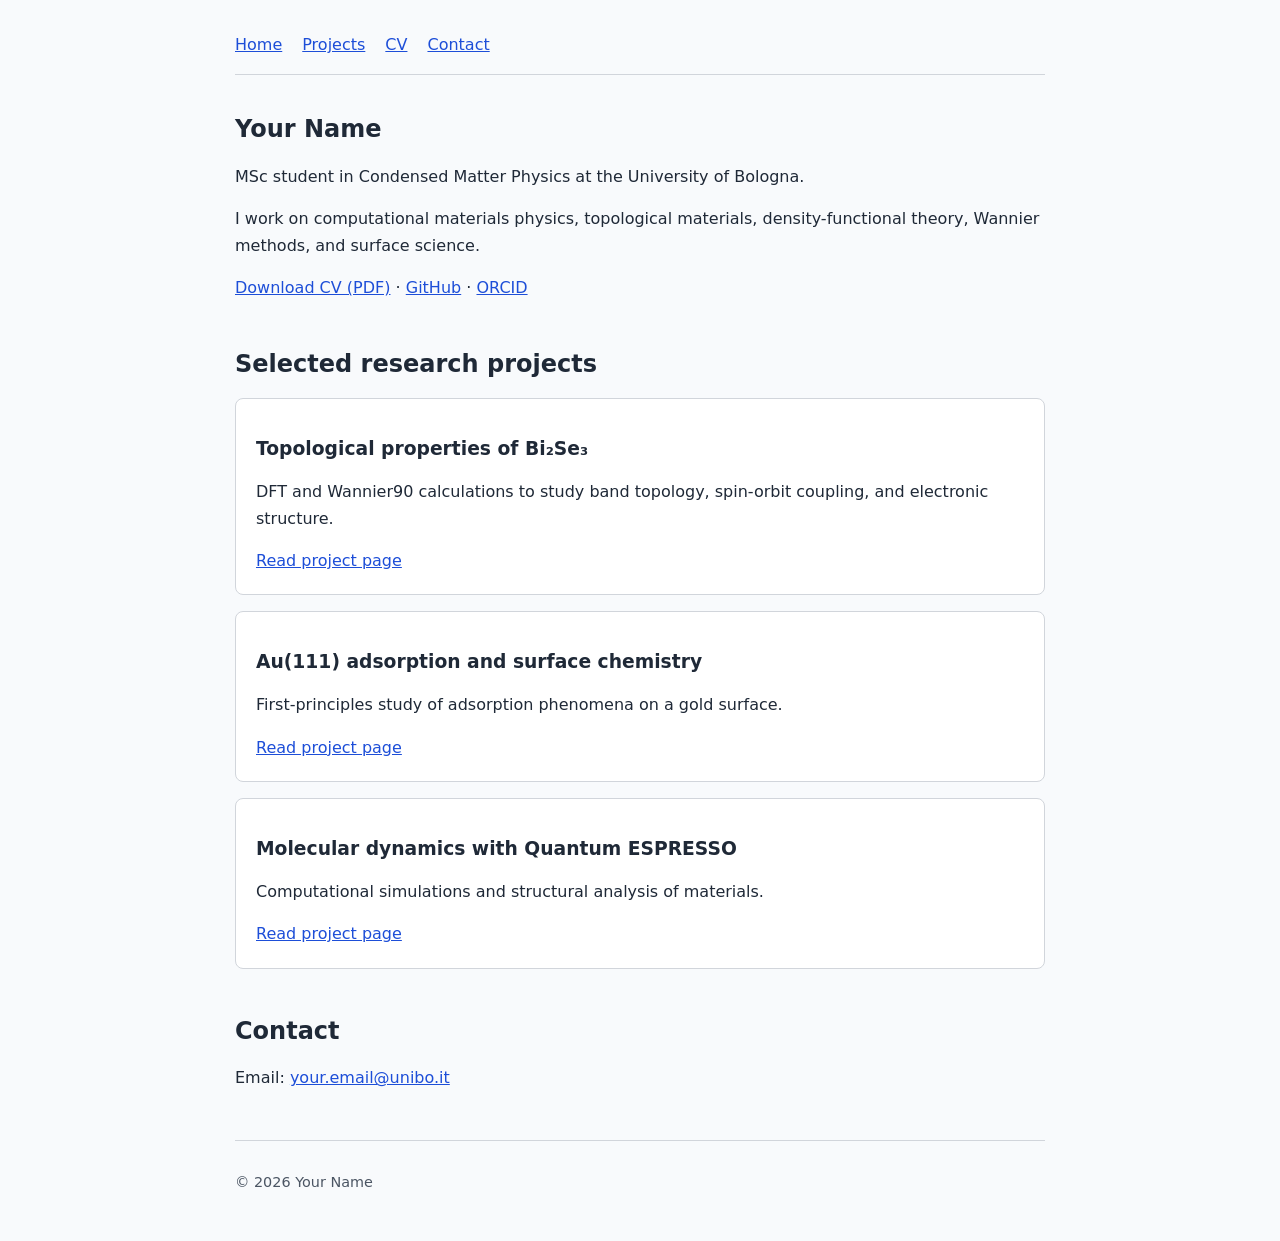
==== index-simple-backup.html @ 28f3cbb0 "Add Hyperspace portfolio template" ====
<!doctype html>
<html lang="en">
<head>
  <meta charset="utf-8">
  <meta name="viewport" content="width=device-width, initial-scale=1">
  <meta name="description" content="Personal academic website of Your Name">
  <title>Your Name | Condensed Matter Physics</title>
  <link rel="stylesheet" href="style.css">
</head>

<body>
  <header>
    <nav>
      <a href="index.html">Home</a>
      <a href="projects/">Projects</a>
      <a href="cv/YourName_CV.pdf">CV</a>
      <a href="#contact">Contact</a>
    </nav>
  </header>

  <main>
    <section>
      <h1>Your Name</h1>
      <p>MSc student in Condensed Matter Physics at the University of Bologna.</p>
      <p>
        I work on computational materials physics, topological materials,
        density-functional theory, Wannier methods, and surface science.
      </p>

      <p>
        <a href="cv/YourName_CV.pdf">Download CV (PDF)</a> ·
        <a href="https://github.com/YOUR-GITHUB-USERNAME">GitHub</a> ·
        <a href="https://orcid.org/YOUR-ORCID">ORCID</a>
      </p>
    </section>

    <section>
      <h2>Selected research projects</h2>

      <article>
        <h3>Topological properties of Bi₂Se₃</h3>
        <p>
          DFT and Wannier90 calculations to study band topology,
          spin-orbit coupling, and electronic structure.
        </p>
        <a href="projects/bi2se3.html">Read project page</a>
      </article>

      <article>
        <h3>Au(111) adsorption and surface chemistry</h3>
        <p>
          First-principles study of adsorption phenomena on a gold surface.
        </p>
        <a href="projects/au111.html">Read project page</a>
      </article>

      <article>
        <h3>Molecular dynamics with Quantum ESPRESSO</h3>
        <p>
          Computational simulations and structural analysis of materials.
        </p>
        <a href="projects/molecular-dynamics.html">Read project page</a>
      </article>
    </section>

    <section id="contact">
      <h2>Contact</h2>
      <p>Email: <a href="mailto:your.email@unibo.it">your.email@unibo.it</a></p>
    </section>
  </main>

  <footer>
    <p>© 2026 Your Name</p>
  </footer>
</body>
</html>
---- style.css ----
:root {
  --text: #1f2937;
  --muted: #4b5563;
  --accent: #1d4ed8;
  --background: #f8fafc;
  --card: #ffffff;
  --border: #d1d5db;
}

* {
  box-sizing: border-box;
}

body {
  max-width: 850px;
  margin: 0 auto;
  padding: 2rem 1.25rem;
  font-family: system-ui, -apple-system, BlinkMacSystemFont, "Segoe UI", sans-serif;
  line-height: 1.65;
  color: var(--text);
  background: var(--background);
}

header {
  border-bottom: 1px solid var(--border);
  padding-bottom: 1rem;
}

nav {
  display: flex;
  gap: 1.25rem;
  flex-wrap: wrap;
}

a {
  color: var(--accent);
}

main {
  margin-top: 2.5rem;
}

section {
  margin-bottom: 3rem;
}

article {
  background: var(--card);
  border: 1px solid var(--border);
  border-radius: 8px;
  padding: 1.25rem;
  margin: 1rem 0;
}

h1, h2, h3 {
  line-height: 1.2;
}

footer {
  border-top: 1px solid var(--border);
  color: var(--muted);
  font-size: 0.9rem;
  padding-top: 1rem;
}
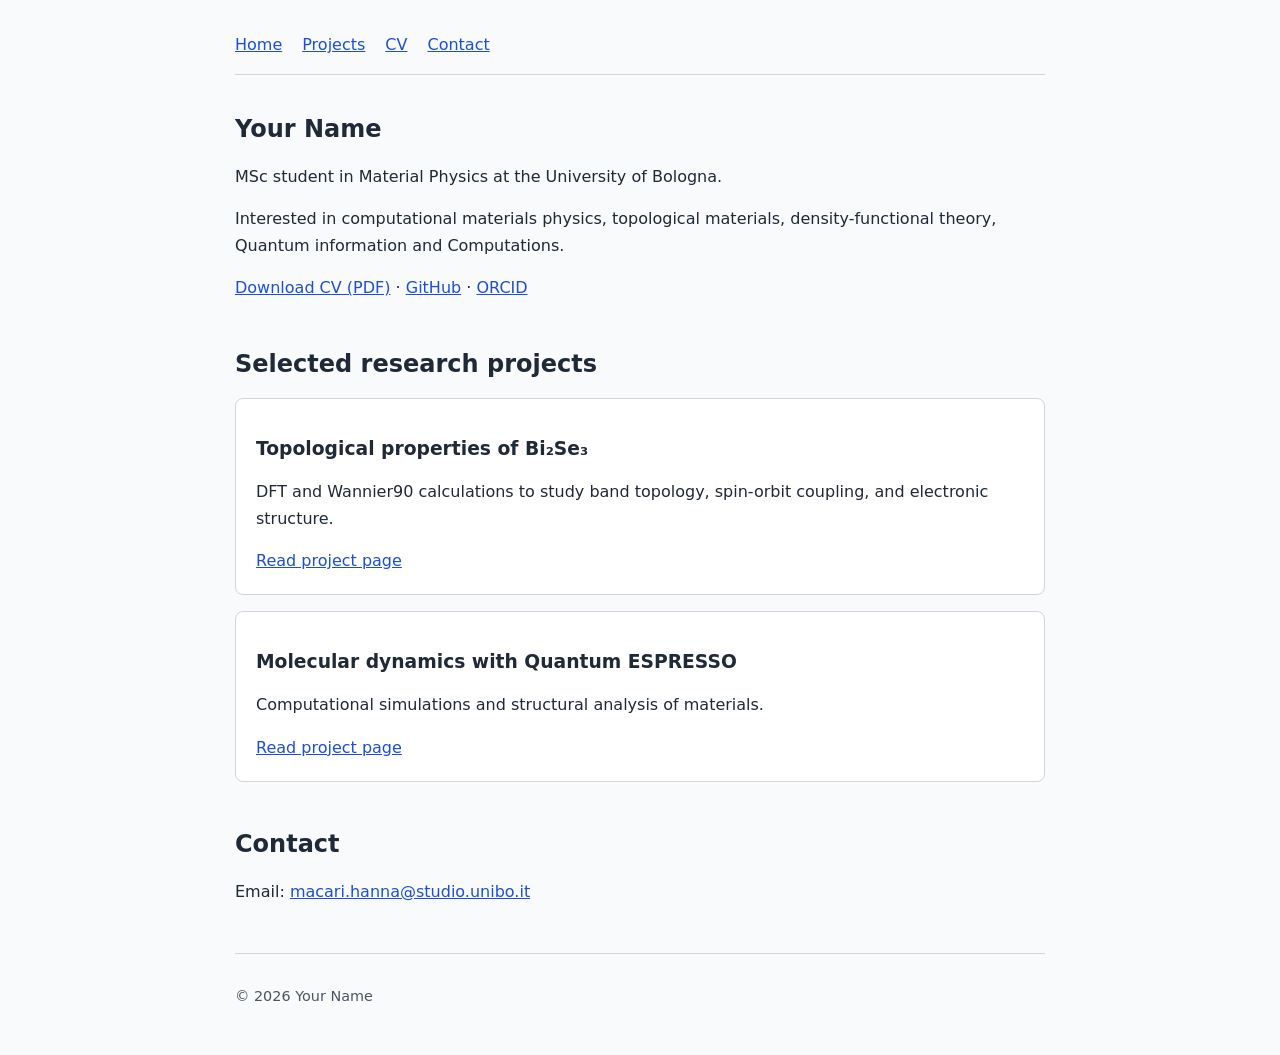
==== commit f9cd8647: "Update index-simple-backup.html" ====
--- a/index-simple-backup.html
+++ b/index-simple-backup.html
@@ -21,10 +21,10 @@
   <main>
     <section>
       <h1>Your Name</h1>
-      <p>MSc student in Condensed Matter Physics at the University of Bologna.</p>
+      <p>MSc student in Material Physics at the University of Bologna.</p>
       <p>
-        I work on computational materials physics, topological materials,
-        density-functional theory, Wannier methods, and surface science.
+        Interested in computational materials physics, topological materials,
+        density-functional theory, Quantum information and Computations.
       </p>
 
       <p>
@@ -47,14 +47,6 @@
       </article>
 
       <article>
-        <h3>Au(111) adsorption and surface chemistry</h3>
-        <p>
-          First-principles study of adsorption phenomena on a gold surface.
-        </p>
-        <a href="projects/au111.html">Read project page</a>
-      </article>
-
-      <article>
         <h3>Molecular dynamics with Quantum ESPRESSO</h3>
         <p>
           Computational simulations and structural analysis of materials.
@@ -65,7 +57,7 @@
 
     <section id="contact">
       <h2>Contact</h2>
-      <p>Email: <a href="mailto:your.email@unibo.it">your.email@unibo.it</a></p>
+      <p>Email: <a href="mailto:your.email@unibo.it">macari.hanna@studio.unibo.it</a></p>
     </section>
   </main>
 
